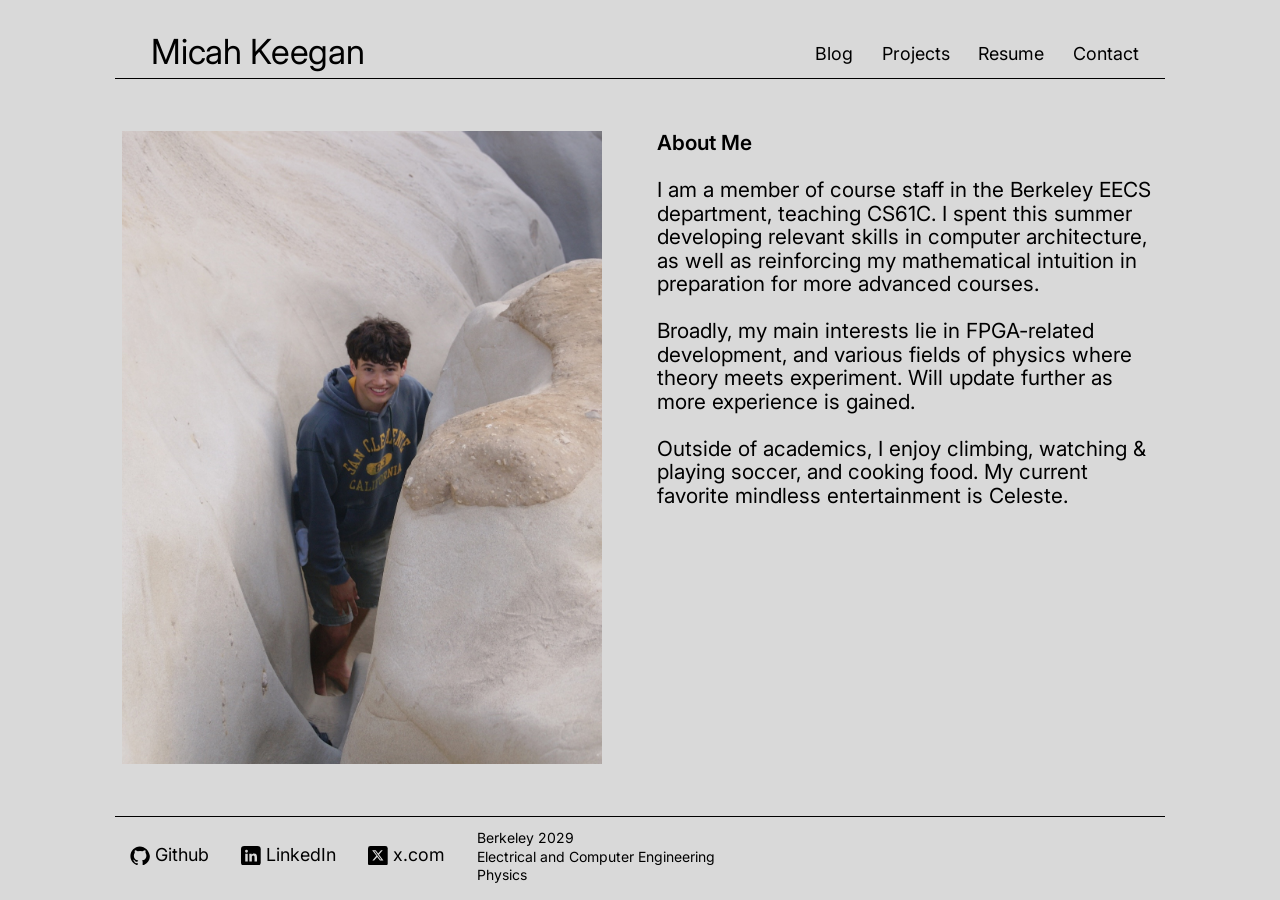
==== index.html @ 83ce9357 "Redesign site from Figma mockup Replace the decoder-circuit homepage with a minimal layout: Inter on" ====
<!DOCTYPE html>
<html lang="en">
  <head>
    <meta charset="utf-8" />
    <meta name="viewport" content="width=device-width, initial-scale=1" />
    <title>Micah Keegan</title>
    <meta name="description" content="Micah Keegan, Berkeley 2029, studying Electrical and Computer Engineering and Physics." />

    <link rel="preconnect" href="https://fonts.googleapis.com" />
    <link rel="preconnect" href="https://fonts.gstatic.com" crossorigin />
    <link rel="stylesheet" href="https://fonts.googleapis.com/css2?family=Inter:wght@400;500&display=swap" />
    <link rel="stylesheet" href="assets/css/site.css" />
    <script src="assets/js/main.js" defer></script>
  </head>

  <body>
    <header class="site-header">
      <h1 class="site-header__name"><a href="index.html">Micah Keegan</a></h1>
      <nav class="site-nav" aria-label="Primary">
        <a href="blog.html">Blog</a>
        <a href="projects.html">Projects</a>
        <a href="resume.html">Resume</a>
        <a href="contact.html">Contact</a>
      </nav>
    </header>

    <main class="site-main site-main--home">
      <div class="home">
        <img class="portrait" src="assets/images/portrait.jpg" width="1231" height="1848" alt="Micah Keegan standing between smooth white sandstone rock formations" />

        <section class="about" aria-labelledby="about-title">
          <h2 id="about-title">About Me</h2>
          <p>
            I am a member of course staff in the Berkeley EECS department, teaching CS61C. I spent this summer
            developing relevant skills in computer architecture, as well as reinforcing my mathematical intuition in
            preparation for more advanced courses.
          </p>
          <p>
            Broadly, my main interests lie in FPGA-related development, and various fields of physics where theory
            meets experiment. Will update further as more experience is gained.
          </p>
          <p>
            Outside of academics, I enjoy climbing, watching &amp; playing soccer, and cooking food. My current
            favorite mindless entertainment is Celeste.
          </p>
        </section>
      </div>
    </main>

    <footer class="site-footer">
      <ul class="social-links">
        <li>
          <a class="social-link" href="https://github.com/fairfax33" target="_blank" rel="noopener">
            <svg viewBox="0 0 24 24" aria-hidden="true"><path fill="currentColor" d="M12 .5C5.73.5.5 5.73.5 12.21c0 5.18 3.36 9.57 8.01 11.12.59.11.8-.26.8-.57 0-.28-.01-1.02-.02-2-3.26.72-3.95-1.58-3.95-1.58-.53-1.37-1.3-1.73-1.3-1.73-1.06-.74.08-.72.08-.72 1.17.08 1.79 1.22 1.79 1.22 1.04 1.81 2.73 1.29 3.4.99.11-.77.41-1.29.74-1.59-2.6-.3-5.34-1.32-5.34-5.87 0-1.3.46-2.36 1.22-3.19-.12-.3-.53-1.51.12-3.15 0 0 1-.32 3.3 1.22a11.4 11.4 0 0 1 6 0c2.28-1.54 3.29-1.22 3.29-1.22.65 1.64.24 2.85.12 3.15.76.83 1.21 1.89 1.21 3.19 0 4.56-2.75 5.56-5.36 5.86.42.37.8 1.1.8 2.22 0 1.6-.01 2.9-.01 3.29 0 .31.21.69.81.57 4.65-1.55 8-5.94 8-11.12C23.5 5.73 18.27.5 12 .5z"/></svg>
            <span>Github</span>
          </a>
        </li>
        <li>
          <a class="social-link" href="https://www.linkedin.com/in/micahkeegan" target="_blank" rel="noopener">
            <svg viewBox="0 0 24 24" aria-hidden="true"><rect width="24" height="24" rx="4" fill="currentColor"/><path fill="#d9d9d9" d="M5.2 9.3h3v9.5h-3zM6.7 4.6a1.75 1.75 0 1 1 0 3.5 1.75 1.75 0 0 1 0-3.5zM10.1 9.3H13v1.3h.04c.4-.76 1.38-1.56 2.84-1.56 3.04 0 3.6 2 3.6 4.6v5.16h-3v-4.58c0-1.1-.02-2.5-1.52-2.5-1.52 0-1.76 1.18-1.76 2.42v4.66h-3z"/></svg>
            <span>LinkedIn</span>
          </a>
        </li>
        <li>
          <a class="social-link" href="https://x.com/fairfaxtt" target="_blank" rel="noopener">
            <svg viewBox="0 0 24 24" aria-hidden="true"><rect width="24" height="24" rx="3" fill="currentColor"/><path fill="#d9d9d9" d="M15.9 5.2h2.1l-4.6 5.25 5.4 7.15h-4.25l-3.32-4.34-3.8 4.34H5.32l4.92-5.62L5.05 5.2h4.36l3 3.97zm-.74 11.14h1.17L8.8 6.4H7.55z"/></svg>
            <span>x.com</span>
          </a>
        </li>
      </ul>

      <p class="site-footer__info">
        Berkeley 2029<br />
        Electrical and Computer Engineering<br />
        Physics
      </p>
    </footer>
  </body>
</html>
---- assets/css/site.css ----
:root {
  --color-bg: #d9d9d9;
  --color-ink: #000000;
  --rule: 1px solid var(--color-ink);

  --font-sans: "Inter", system-ui, -apple-system, "Helvetica Neue", Arial, sans-serif;

  /* Scales down from the 1440px Figma frame */
  --gutter: clamp(1.25rem, 9vw, 8rem);
  --size-name: clamp(1.75rem, 2.7vw, 2.4rem);
  --size-nav: clamp(1rem, 1.4vw, 1.275rem);
  --size-body: clamp(0.875rem, 1vw, 0.9rem);
}

*,
*::before,
*::after {
  box-sizing: border-box;
}

html {
  -webkit-text-size-adjust: 100%;
}

body {
  margin: 0;
  min-height: 100vh;
  min-height: 100svh;
  display: flex;
  flex-direction: column;
  padding: 0 var(--gutter);
  background: var(--color-bg);
  color: var(--color-ink);
  font-family: var(--font-sans);
  line-height: 1.25;
  -webkit-font-smoothing: antialiased;
}

img {
  display: block;
  max-width: 100%;
}

a {
  color: inherit;
  text-decoration: none;
}

a:focus-visible {
  outline: 2px solid var(--color-ink);
  outline-offset: 4px;
}

/* Header */

.site-header {
  display: flex;
  flex-wrap: wrap;
  align-items: flex-end;
  justify-content: space-between;
  gap: 0.5rem 1.25rem;
  padding: clamp(1.25rem, 2.5vw, 2.25rem) 0 0.4rem;
  border-bottom: var(--rule);
}

.site-header__name {
  font-size: var(--size-name);
  font-weight: 400;
  letter-spacing: -0.01em;
  line-height: 1.15;
  margin: 0;
  padding-left: 1.05em;
}

.site-nav {
  display: flex;
  flex-wrap: wrap;
  gap: 0.25rem clamp(1rem, 2.25vw, 2rem);
  margin-right: clamp(0rem, 2vw, 1.8rem);
  padding-bottom: 0.35em;
  font-size: var(--size-nav);
}

.site-nav a,
.social-link span {
  text-decoration: underline;
  text-decoration-color: transparent;
  text-decoration-thickness: 1px;
  text-underline-offset: 0.2em;
  transition: text-decoration-color 150ms ease;
}

.site-nav a:hover,
.site-nav a[aria-current="page"],
.social-link:hover span {
  text-decoration-color: currentColor;
}

/* Main */

.site-main {
  flex: 1;
  padding: clamp(1rem, 1.6vw, 1.5rem) 0 clamp(1.25rem, 2vw, 2rem);
}

.portrait {
  width: min(15.75rem, 100%);
  height: auto;
  aspect-ratio: 453 / 598;
  object-fit: cover;
  margin-left: 0.45rem;
}

/* Homepage: portrait fills 86% of the gap between the rules, centered vertically,
   with the About Me text beside it */
.site-main--home {
  position: relative;
  min-height: 34rem;
  padding-block: 0;
}

.home {
  position: absolute;
  inset: 7% 0;
  display: flex;
  gap: clamp(2rem, 4.3vw, 3.75rem);
}

.home .portrait {
  flex: none;
  width: auto;
  height: 100%;
}

/* Text scales to fill the column beside the portrait without crossing the rules:
   capped by column width (~42 chars/line) and by height (~20 lines incl. gaps) */
.about {
  flex: 1;
  min-width: 0;
  container-type: size;
  line-height: 1.13;
}

.about h2,
.about p {
  font-size: min(4.1cqi, 4.8cqh);
  margin: 0 0 1.13em;
}

.about h2 {
  font-weight: 600;
}

.about p:last-child {
  margin-bottom: 0;
}

@media (max-width: 60rem) {
  .site-main--home {
    min-height: 0;
    padding-block: 1.5rem 2rem;
  }

  .home {
    position: static;
    flex-direction: column;
  }

  .home .portrait {
    width: min(22rem, 100%);
    height: auto;
  }

  .about {
    container-type: normal;
  }

  .about h2,
  .about p {
    font-size: 1.0625rem;
  }
}

.page-title {
  font-size: var(--size-nav);
  font-weight: 400;
  margin: 0 0 1rem;
}

.prose {
  max-width: 40rem;
  font-size: var(--size-body);
  line-height: 1.45;
}

.prose p {
  margin: 0 0 1em;
}

.prose a {
  text-decoration: underline;
  text-underline-offset: 0.2em;
  text-decoration-thickness: 1px;
}

.resume-frame {
  width: 100%;
  height: 80vh;
  border: var(--rule);
  background: #ffffff;
}

/* Footer */

.site-footer {
  display: flex;
  flex-wrap: wrap;
  align-items: center;
  gap: 0.75rem clamp(1rem, 2.5vw, 2.4rem);
  padding: clamp(0.75rem, 1vw, 0.9rem) clamp(0rem, 1.15vw, 1.05rem) clamp(1rem, 1.2vw, 1.2rem);
  border-top: var(--rule);
}

.social-links {
  display: flex;
  flex-wrap: wrap;
  gap: 0.6rem clamp(1rem, 2.5vw, 2.4rem);
  margin: 0;
  padding: 0;
  list-style: none;
}

.social-link {
  display: inline-flex;
  align-items: center;
  gap: 0.3em;
  font-size: var(--size-nav);
}

.social-link svg {
  width: 1.1em;
  height: 1.1em;
  flex: none;
}

.site-footer__info {
  margin: 0;
  font-size: var(--size-body);
  line-height: 1.3;
}

@media (max-width: 40rem) {
  .site-header {
    flex-direction: column;
    align-items: flex-start;
  }

  .site-nav {
    width: 100%;
    margin-right: 0;
    gap: 0.25rem 1.25rem;
    font-size: 1rem;
  }

  .portrait {
    margin-left: 0;
  }
}
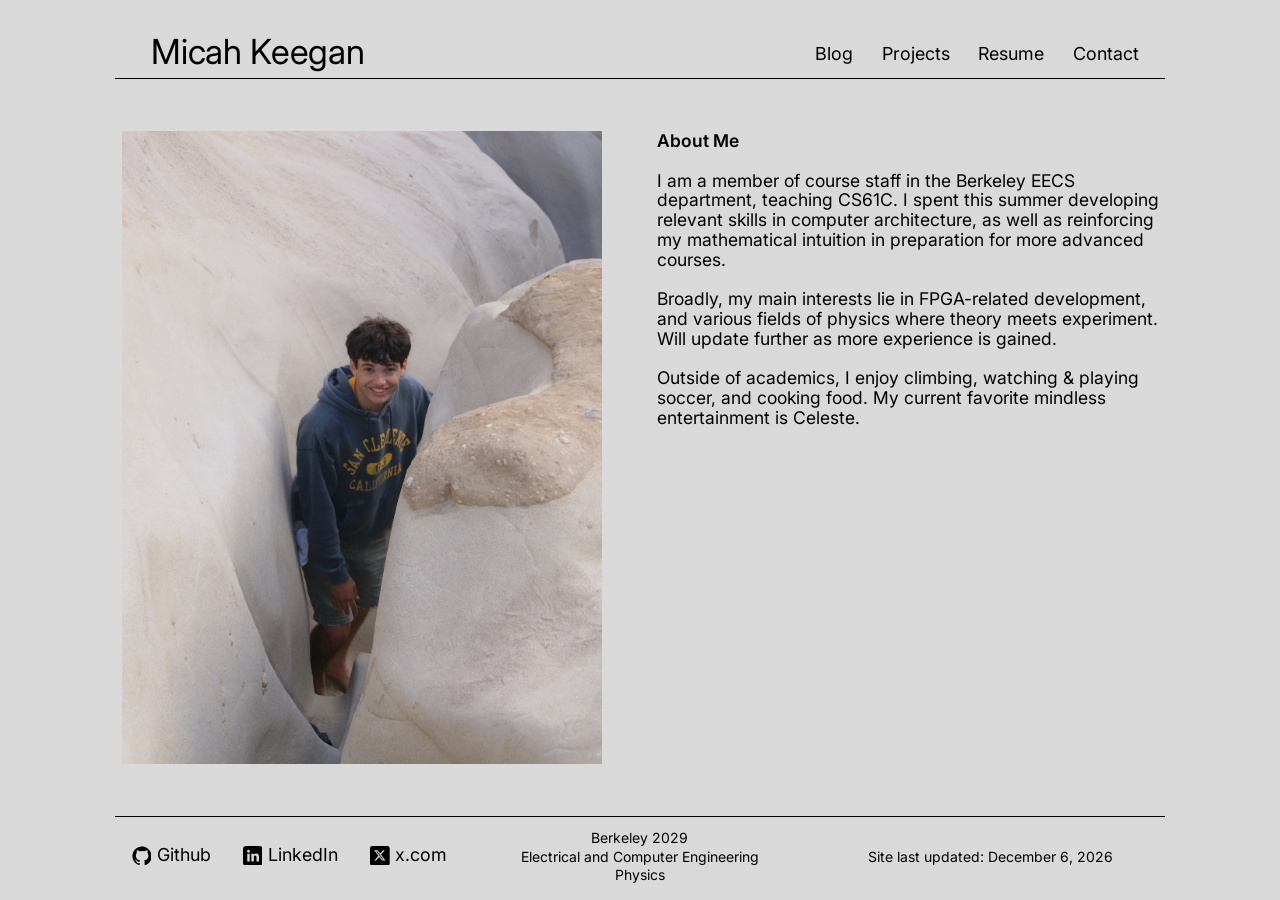
==== commit d0f1a29a: "touched up spacing in general" ====
--- a/index.html
+++ b/index.html
@@ -74,6 +74,8 @@
         Electrical and Computer Engineering<br />
         Physics
       </p>
+
+      <p class="site-footer__info">Site last updated: <time id="last-updated"></time></p>
     </footer>
   </body>
 </html>
--- a/assets/css/site.css
+++ b/assets/css/site.css
@@ -143,7 +143,7 @@
 
 .about h2,
 .about p {
-  font-size: min(4.1cqi, 4.8cqh);
+  font-size: min(3.45cqi, 3.95cqh);
   margin: 0 0 1.13em;
 }
 
@@ -212,10 +212,13 @@
 
 /* Footer */
 
+/* Three equal columns (socials, info, last updated), each centered in its third */
 .site-footer {
-  display: flex;
-  flex-wrap: wrap;
+  display: grid;
+  grid-template-columns: repeat(3, 1fr);
   align-items: center;
+  justify-items: center;
+  text-align: center;
   gap: 0.75rem clamp(1rem, 2.5vw, 2.4rem);
   padding: clamp(0.75rem, 1vw, 0.9rem) clamp(0rem, 1.15vw, 1.05rem) clamp(1rem, 1.2vw, 1.2rem);
   border-top: var(--rule);
@@ -224,6 +227,7 @@
 .social-links {
   display: flex;
   flex-wrap: wrap;
+  justify-content: center;
   gap: 0.6rem clamp(1rem, 2.5vw, 2.4rem);
   margin: 0;
   padding: 0;
@@ -265,4 +269,8 @@
   .portrait {
     margin-left: 0;
   }
-}
+
+  .site-footer {
+    grid-template-columns: 1fr;
+  }
+}
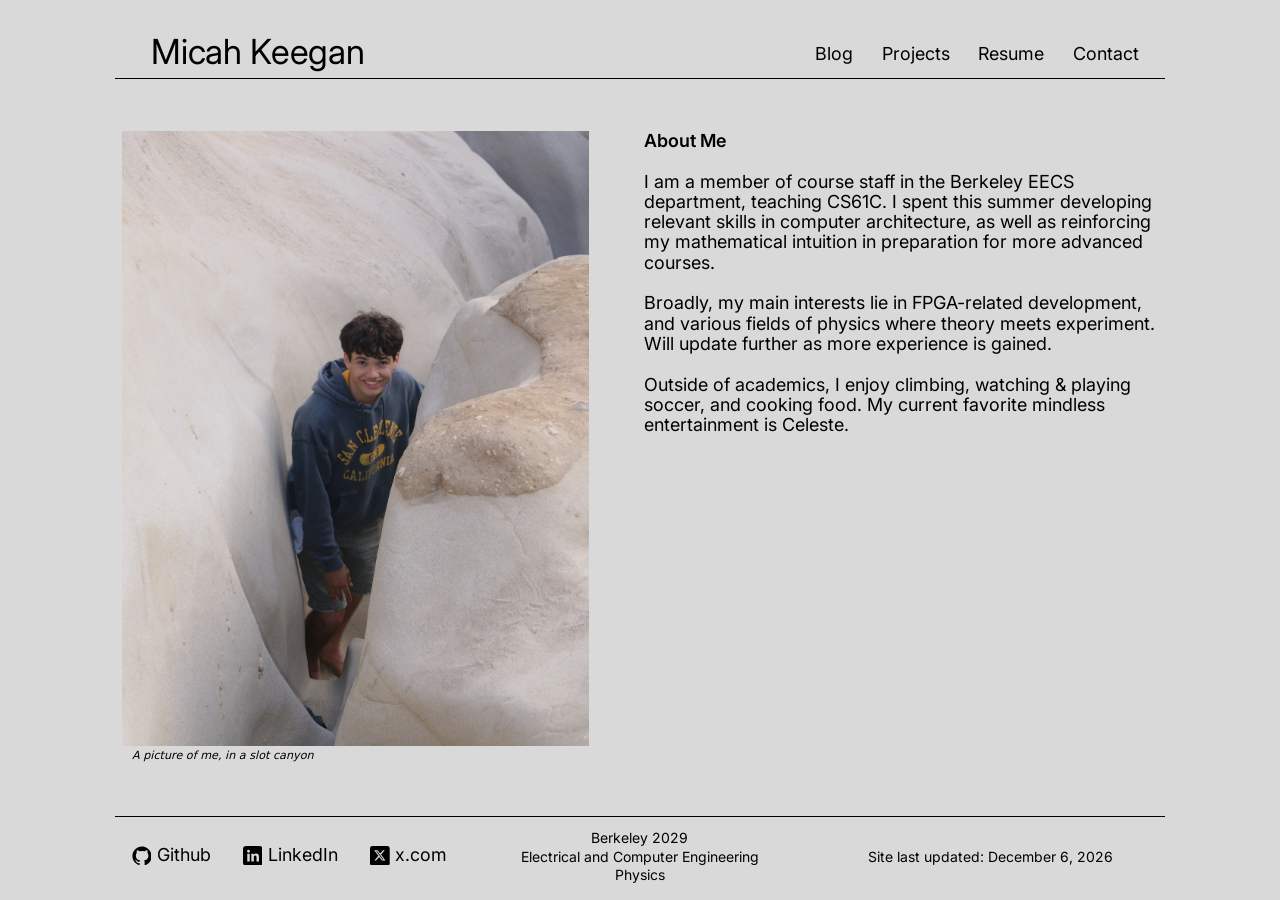
==== commit 6a4700f8: "added caption on homepage" ====
--- a/index.html
+++ b/index.html
@@ -5,6 +5,31 @@
     <meta name="viewport" content="width=device-width, initial-scale=1" />
     <title>Micah Keegan</title>
     <meta name="description" content="Micah Keegan, Berkeley 2029, studying Electrical and Computer Engineering and Physics." />
+    <meta name="google-site-verification" content="Ozv6jIPi_2qOTvIwpF86UiEmTZapJJAApIVb12SKpMM" />
+    <link rel="canonical" href="https://fairfax33.github.io/" />
+    <meta property="og:type" content="profile" />
+    <meta property="og:site_name" content="Micah Keegan" />
+    <meta property="og:title" content="Micah Keegan" />
+    <meta property="og:description" content="Micah Keegan, Berkeley 2029, studying Electrical and Computer Engineering and Physics." />
+    <meta property="og:url" content="https://fairfax33.github.io/" />
+    <meta property="og:image" content="https://fairfax33.github.io/assets/images/portrait.jpg" />
+    <meta name="twitter:card" content="summary" />
+    <script type="application/ld+json">
+      {
+        "@context": "https://schema.org",
+        "@type": "Person",
+        "name": "Micah Keegan",
+        "url": "https://fairfax33.github.io/",
+        "image": "https://fairfax33.github.io/assets/images/portrait.jpg",
+        "affiliation": { "@type": "CollegeOrUniversity", "name": "University of California, Berkeley" },
+        "knowsAbout": ["Electrical and Computer Engineering", "Physics", "FPGA development", "Computer architecture"],
+        "sameAs": [
+          "https://github.com/fairfax33",
+          "https://www.linkedin.com/in/micahkeegan",
+          "https://x.com/fairfaxtt"
+        ]
+      }
+    </script>
 
     <link rel="preconnect" href="https://fonts.googleapis.com" />
     <link rel="preconnect" href="https://fonts.gstatic.com" crossorigin />
@@ -26,7 +51,10 @@
 
     <main class="site-main site-main--home">
       <div class="home">
-        <img class="portrait" src="assets/images/portrait.jpg" width="1231" height="1848" alt="Micah Keegan standing between smooth white sandstone rock formations" />
+        <figure class="portrait-figure">
+          <img class="portrait" src="assets/images/portrait.jpg" width="1231" height="1848" alt="Micah Keegan standing between smooth white sandstone rock formations" />
+          <figcaption>A picture of me, in a slot canyon</figcaption>
+        </figure>
 
         <section class="about" aria-labelledby="about-title">
           <h2 id="about-title">About Me</h2>
--- a/assets/css/site.css
+++ b/assets/css/site.css
@@ -126,10 +126,25 @@
   gap: clamp(2rem, 4.3vw, 3.75rem);
 }
 
+.portrait-figure {
+  flex: none;
+  height: 100%;
+  margin: 0;
+}
+
+/* Leaves room under the photo for the caption */
 .home .portrait {
-  flex: none;
+  display: block;
   width: auto;
-  height: 100%;
+  height: calc(100% - 1.1rem);
+}
+
+.portrait-figure figcaption {
+  margin-top: 0.15rem;
+  padding-left: 1.05rem;
+  font-size: 0.7rem;
+  font-style: italic;
+  line-height: 1.3;
 }
 
 /* Text scales to fill the column beside the portrait without crossing the rules:
@@ -166,8 +181,13 @@
     flex-direction: column;
   }
 
+  .portrait-figure {
+    width: min(22rem, 100%);
+    height: auto;
+  }
+
   .home .portrait {
-    width: min(22rem, 100%);
+    width: 100%;
     height: auto;
   }
 
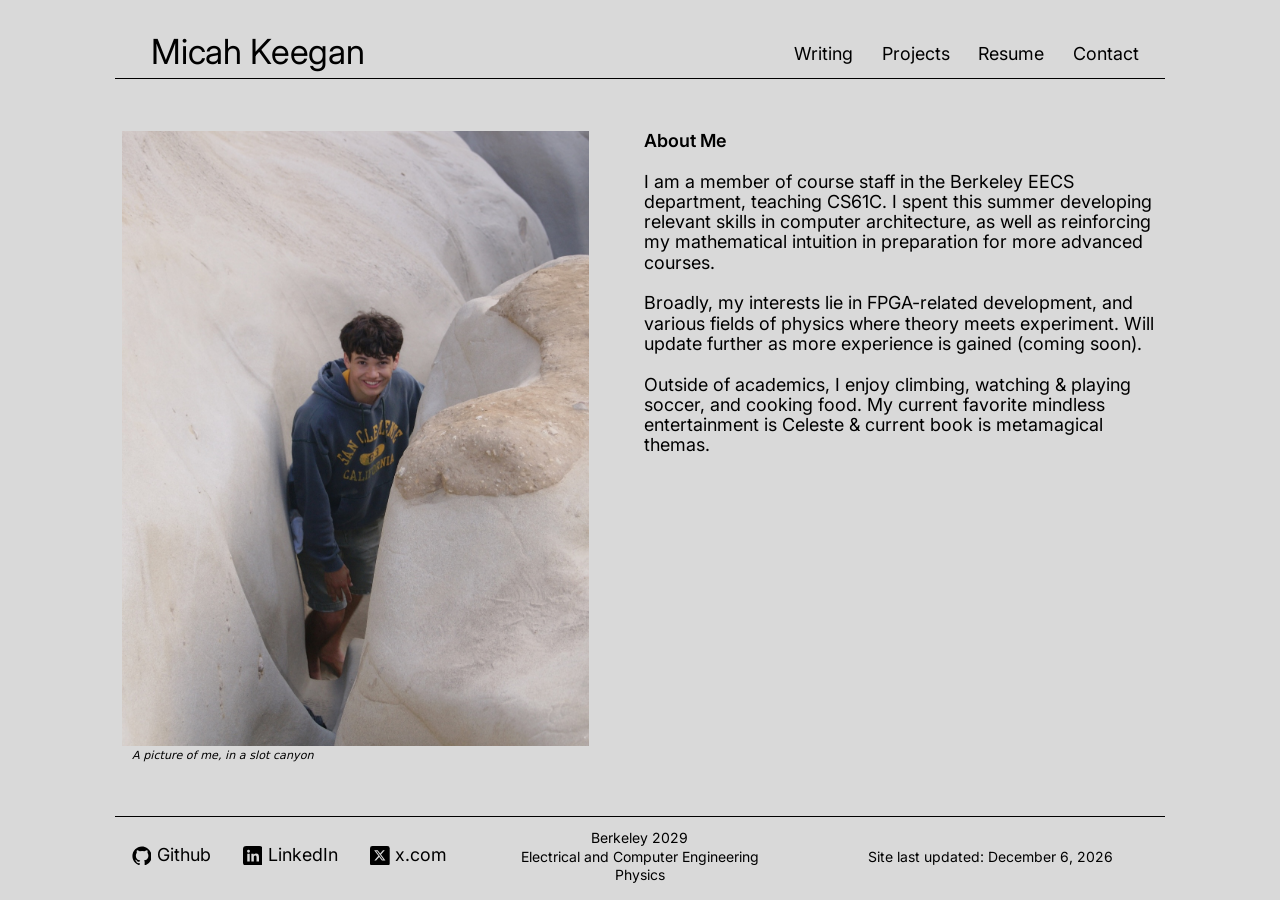
==== commit 075e5d90: "updated homepage + added first writing piece" ====
--- a/index.html
+++ b/index.html
@@ -42,7 +42,7 @@
     <header class="site-header">
       <h1 class="site-header__name"><a href="index.html">Micah Keegan</a></h1>
       <nav class="site-nav" aria-label="Primary">
-        <a href="blog.html">Blog</a>
+        <a href="blog.html">Writing</a>
         <a href="projects.html">Projects</a>
         <a href="resume.html">Resume</a>
         <a href="contact.html">Contact</a>
@@ -64,12 +64,12 @@
             preparation for more advanced courses.
           </p>
           <p>
-            Broadly, my main interests lie in FPGA-related development, and various fields of physics where theory
-            meets experiment. Will update further as more experience is gained.
+            Broadly, my interests lie in FPGA-related development, and various fields of physics where theory
+            meets experiment. Will update further as more experience is gained (coming soon).
           </p>
           <p>
             Outside of academics, I enjoy climbing, watching &amp; playing soccer, and cooking food. My current
-            favorite mindless entertainment is Celeste.
+            favorite mindless entertainment is Celeste &amp current book is metamagical themas.
           </p>
         </section>
       </div>
--- a/assets/css/site.css
+++ b/assets/css/site.css
@@ -221,6 +221,98 @@
   text-decoration: underline;
   text-underline-offset: 0.2em;
   text-decoration-thickness: 1px;
+}
+
+.visually-hidden {
+  position: absolute;
+  width: 1px;
+  height: 1px;
+  overflow: hidden;
+  clip: rect(0 0 0 0);
+  white-space: nowrap;
+}
+
+/* Blog: a single centered reading column shared by the post list and posts */
+.blog {
+  max-width: 50em;
+  margin: 0 auto;
+  padding: clamp(0.5rem, 2vw, 1.5rem) 0 2rem;
+  font-size: clamp(1rem, 1.25vw, 1.125rem);
+  line-height: 1.65;
+}
+
+.blog p {
+  margin: 0 0 1.25em;
+}
+
+.blog h1,
+.blog h2 {
+  font-weight: 400;
+  line-height: 1.15;
+  letter-spacing: -0.02em;
+}
+
+.blog h2 {
+  font-size: 1.65em;
+  margin: 1.4em 0 0.8em;
+}
+
+.blog a {
+  text-decoration: underline;
+  text-underline-offset: 0.15em;
+  text-decoration-thickness: 1px;
+}
+
+.blog code {
+  font-family: ui-monospace, SFMono-Regular, Menlo, monospace;
+  font-size: 0.9em;
+  padding: 0.1em 0.3em;
+  border-radius: 3px;
+  background: rgba(0, 0, 0, 0.07);
+}
+
+.blog figure {
+  margin: 1.5em 0;
+}
+
+.blog figcaption {
+  margin-top: 0.5em;
+  font-size: 0.85em;
+  line-height: 1.4;
+}
+
+.post-list {
+  margin: 0;
+  padding-left: 1.3em;
+}
+
+.post-list li {
+  margin: 0 0 1.1em;
+}
+
+.post-list__date {
+  display: block;
+}
+
+.post-list a {
+  font-size: 1.2em;
+}
+
+.post h1 {
+  font-size: clamp(2.25rem, 5vw, 2.9em);
+  margin: 0 0 0.4em;
+}
+
+.blog .post__date {
+  color: rgba(0, 0, 0, 0.55);
+  margin-bottom: 2em;
+}
+
+/* Wide equations scroll instead of overflowing the page */
+.katex-display {
+  margin: 1.5em 0;
+  overflow-x: auto;
+  overflow-y: hidden;
 }
 
 .resume-frame {
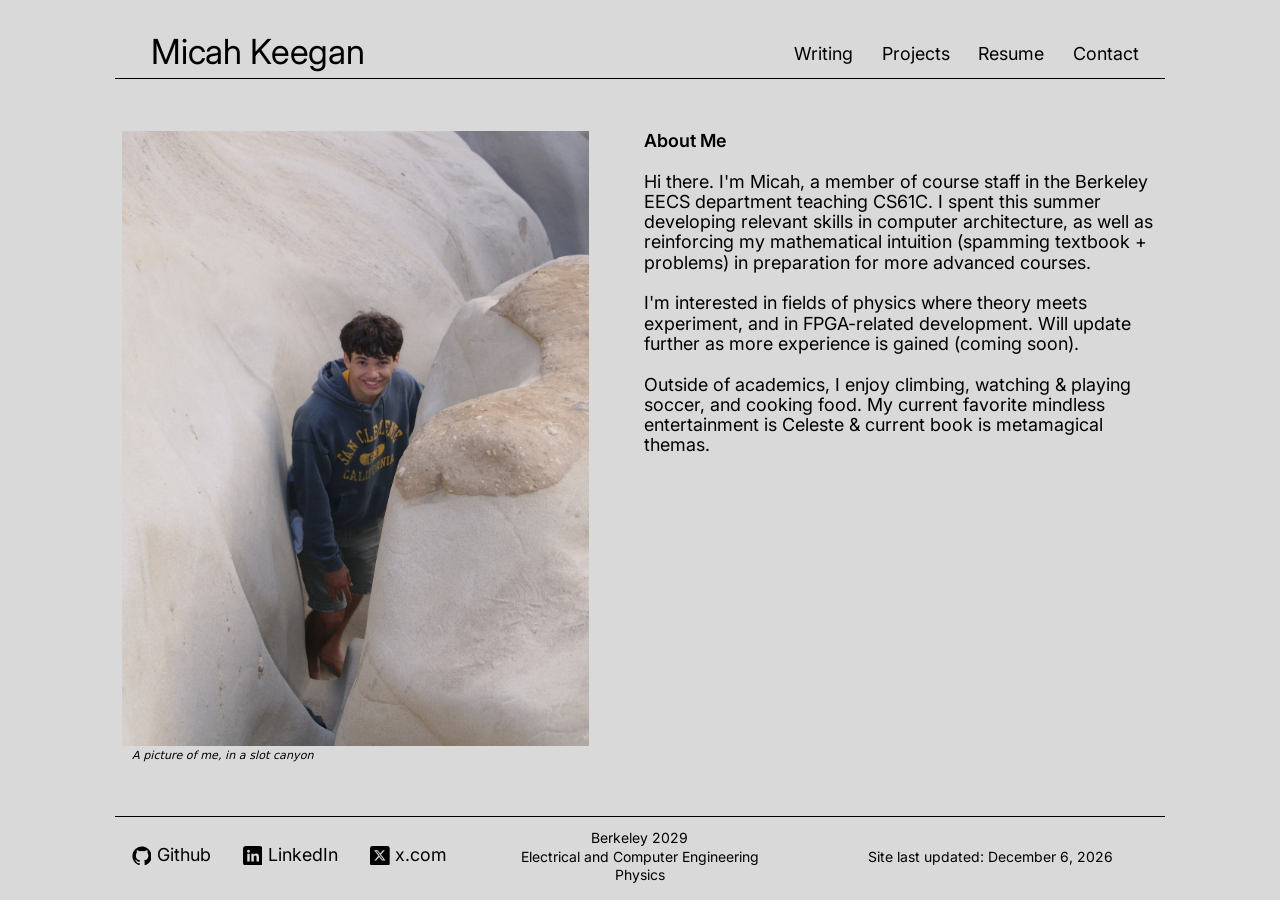
==== commit 567fb010: "about me" ====
--- a/index.html
+++ b/index.html
@@ -59,17 +59,17 @@
         <section class="about" aria-labelledby="about-title">
           <h2 id="about-title">About Me</h2>
           <p>
-            I am a member of course staff in the Berkeley EECS department, teaching CS61C. I spent this summer
-            developing relevant skills in computer architecture, as well as reinforcing my mathematical intuition in
+            Hi there. I'm Micah, a member of course staff in the Berkeley EECS department teaching CS61C. I spent this summer
+            developing relevant skills in computer architecture, as well as reinforcing my mathematical intuition (spamming textbook + problems) in
             preparation for more advanced courses.
           </p>
           <p>
-            Broadly, my interests lie in FPGA-related development, and various fields of physics where theory
-            meets experiment. Will update further as more experience is gained (coming soon).
+            I'm interested in fields of physics where theory meets experiment, and in FPGA-related development. 
+            Will update further as more experience is gained (coming soon).
           </p>
           <p>
             Outside of academics, I enjoy climbing, watching &amp; playing soccer, and cooking food. My current
-            favorite mindless entertainment is Celeste &amp current book is metamagical themas.
+            favorite mindless entertainment is Celeste &amp; current book is metamagical themas.
           </p>
         </section>
       </div>
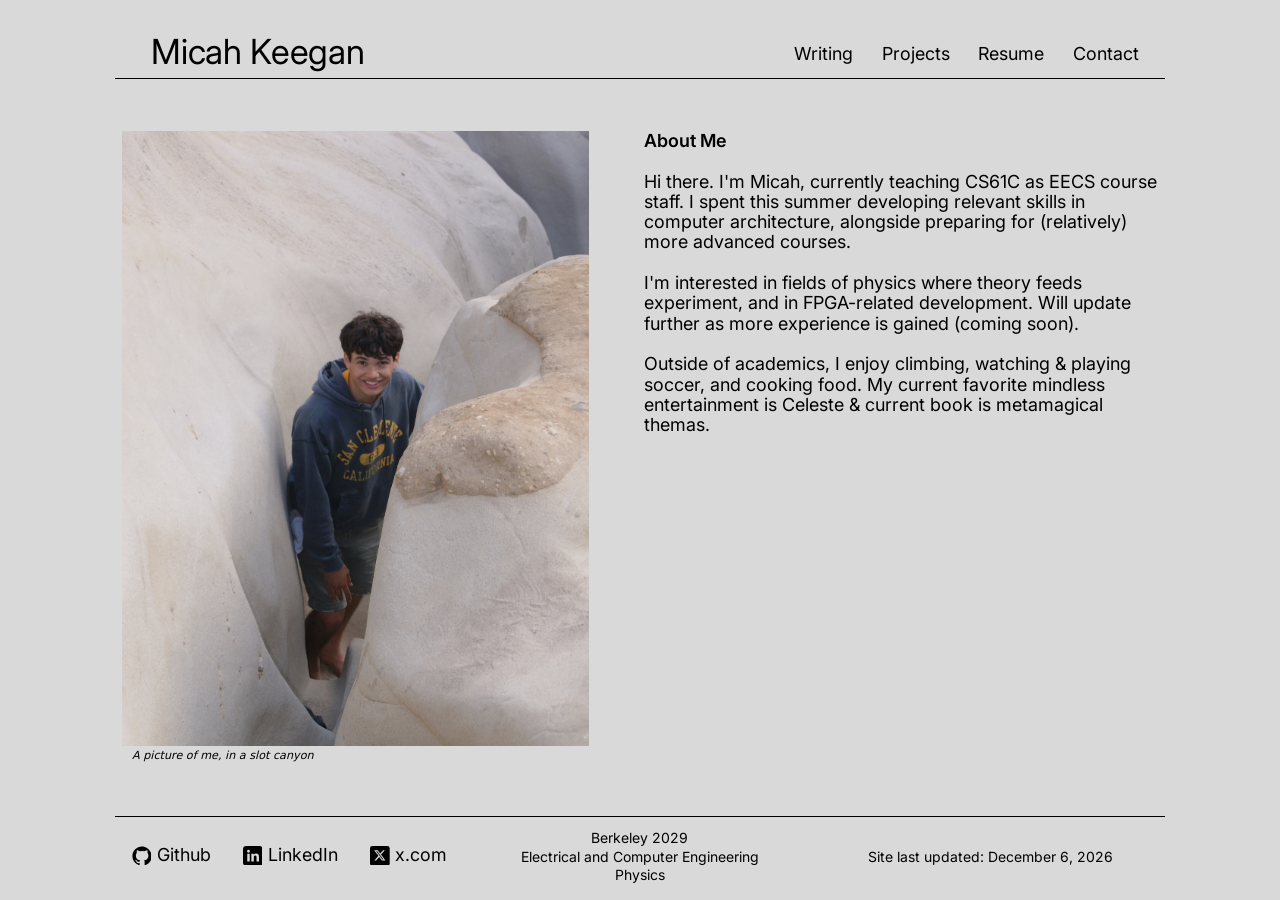
==== commit 462d9f42: "last commit for a while hopefully, changed about me &amp; modified test note" ====
--- a/index.html
+++ b/index.html
@@ -59,12 +59,12 @@
         <section class="about" aria-labelledby="about-title">
           <h2 id="about-title">About Me</h2>
           <p>
-            Hi there. I'm Micah, a member of course staff in the Berkeley EECS department teaching CS61C. I spent this summer
-            developing relevant skills in computer architecture, as well as reinforcing my mathematical intuition (spamming textbook + problems) in
-            preparation for more advanced courses.
+            Hi there. I'm Micah, currently teaching CS61C as EECS course staff. I spent this summer
+            developing relevant skills in computer architecture, alongside preparing for (relatively) more 
+            advanced courses.
           </p>
           <p>
-            I'm interested in fields of physics where theory meets experiment, and in FPGA-related development. 
+            I'm interested in fields of physics where theory feeds experiment, and in FPGA-related development. 
             Will update further as more experience is gained (coming soon).
           </p>
           <p>
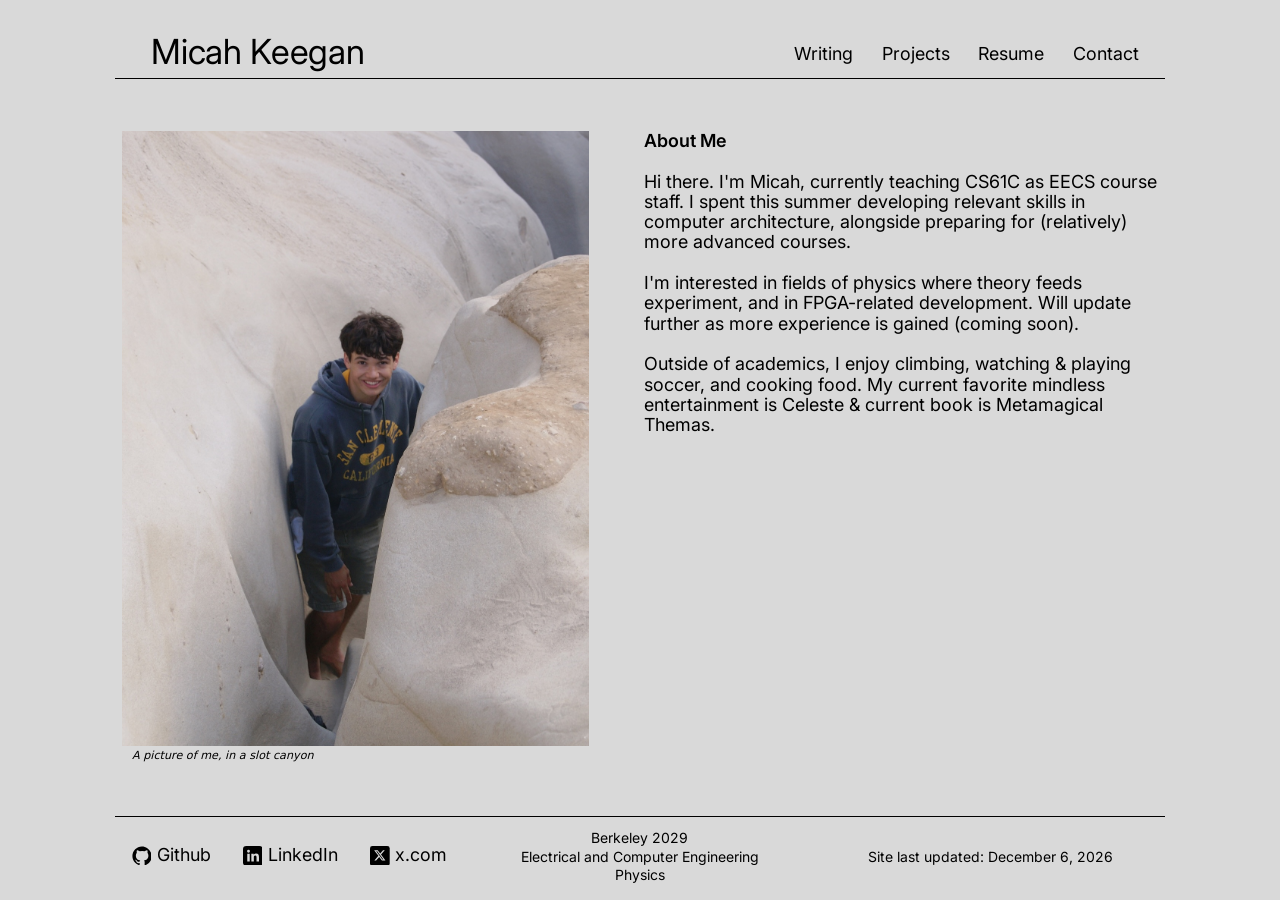
==== commit 91bbcb43: "updated index" ====
--- a/index.html
+++ b/index.html
@@ -69,7 +69,7 @@
           </p>
           <p>
             Outside of academics, I enjoy climbing, watching &amp; playing soccer, and cooking food. My current
-            favorite mindless entertainment is Celeste &amp; current book is metamagical themas.
+            favorite mindless entertainment is Celeste &amp; current book is Metamagical Themas.
           </p>
         </section>
       </div>
--- a/assets/css/site.css
+++ b/assets/css/site.css
@@ -320,6 +320,17 @@
   height: 80vh;
   border: var(--rule);
   background: #ffffff;
+}
+
+/* Formatting for embedded notes files */
+.notes {
+  width: 50vw;
+  height: 620px;
+  border: 1px solid currentColor;
+  position: relative;
+  left: 50%;
+  transform: translateX(-50%);
+  background: #fff;
 }
 
 /* Footer */
